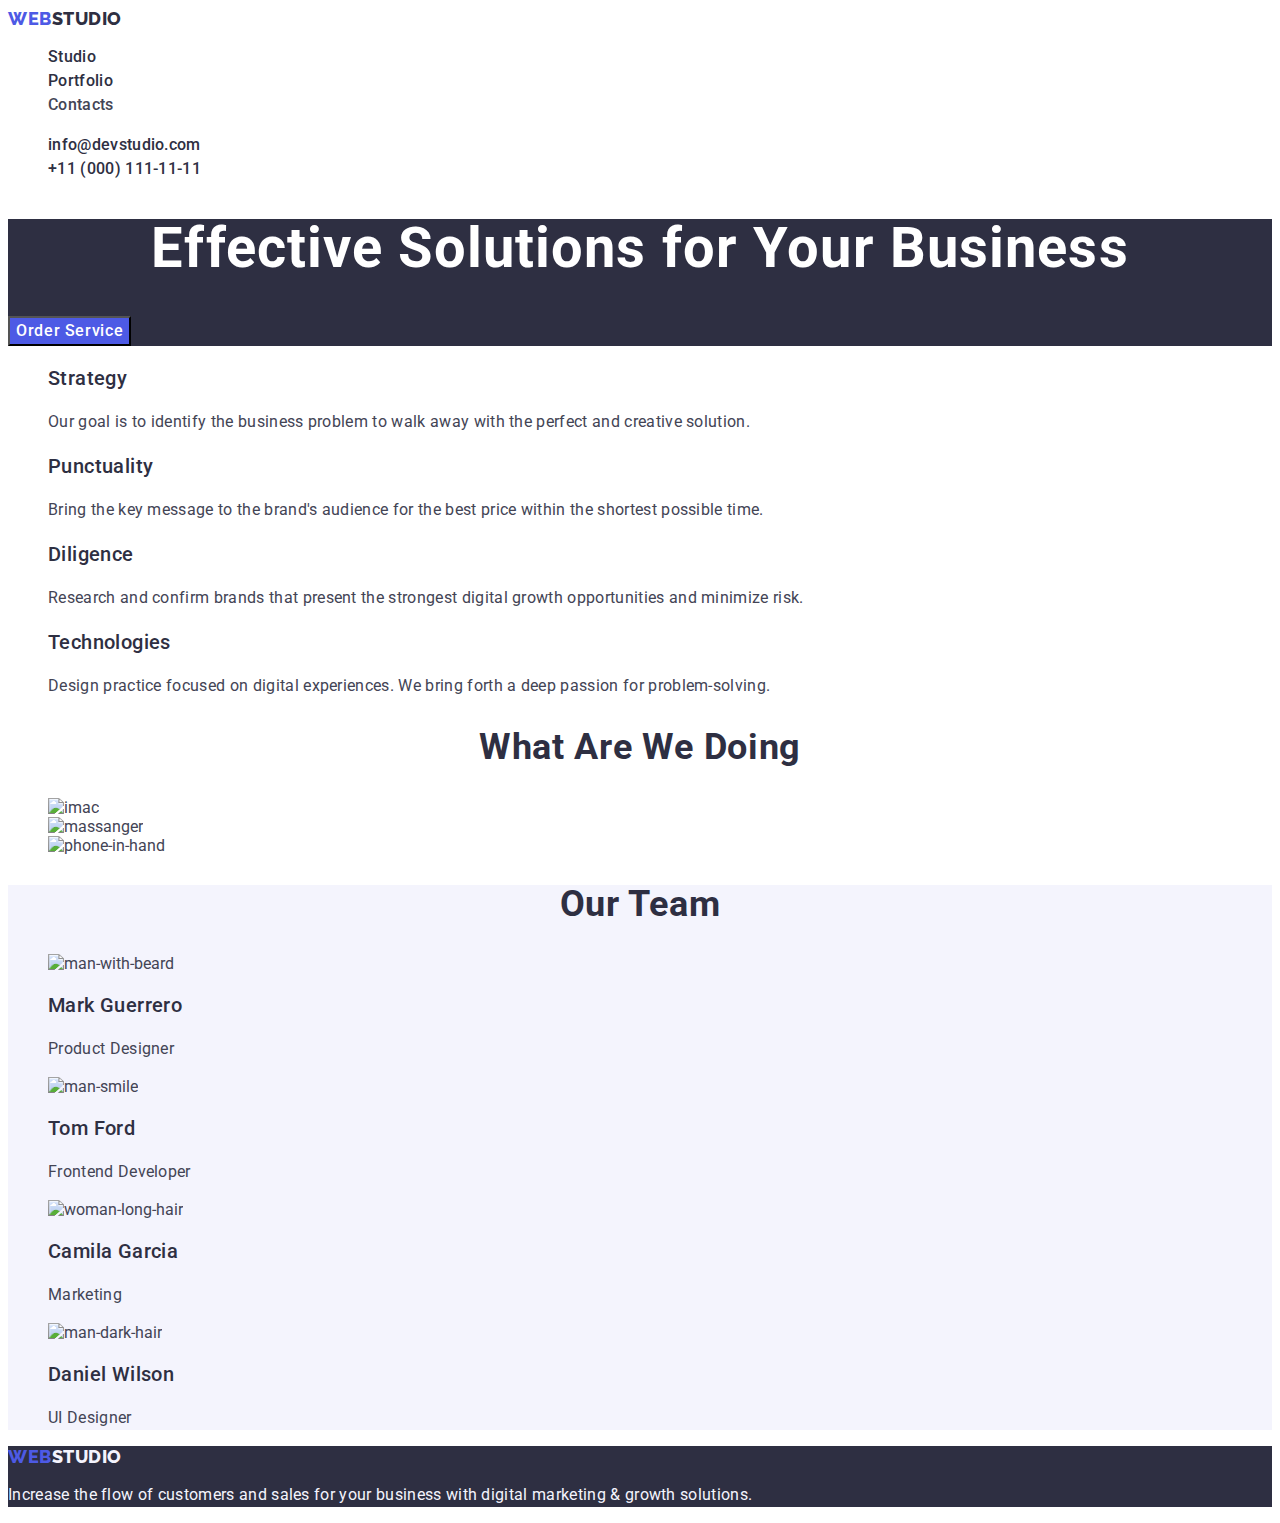
==== index.html @ b2668969 "new one" ====
<!DOCTYPE html>
<html lang="en">
	<head>
		<meta charset="UTF-8" />
		<meta http-equiv="X-UA-Compatible" content="IE=edge" />
		<meta name="viewport" content="width=device-width, initial-scale=1.0" />
		<link rel="preconnect" href="https://fonts.googleapis.com" />
		<link rel="preconnect" href="https://fonts.gstatic.com" crossorigin />
		<link
			href="https://fonts.googleapis.com/css2?family=Raleway:wght@800&family=Roboto:wght@400;500;700&display=swap"
			rel="stylesheet"
		/>
		<link rel="stylesheet" href="./css/style.css" />
		<title>WebStudio</title>
	</head>
	<body>
		<header class="page-header">
			<nav class="nav-header">
				<a class="logo link" href="./index.html"
					>Web<span class="span-web">Studio</span></a
				>
				<ul class="menu list">
					<li class="menu-item">
						<a class="menu-link link" href="./index.html">Studio</a>
					</li>
					<li class="menu-item">
						<a class="menu-link link" href="./portfolio.html">Portfolio</a>
					</li>
					<li class="menu-item">
						<a class="menu-link link" href="">Contacts</a>
					</li>
				</ul>
			</nav>
			<address class="contacts">
				<ul class="mail-tel list">
					<li>
						<a class="link" href="mailto:info@devstudio.com"
							>info@devstudio.com</a
						>
					</li>
					<li>
						<a class="link" href="tel:+110001111111">+11 (000) 111-11-11</a>
					</li>
				</ul>
			</address>
		</header>
		<main>
			<!-- hero -->
			<section class="hero">
				<h1 class="main-title">Effective Solutions for Your Business</h1>
				<button class="order-btn" type="button">Order Service</button>
			</section>
			<section class="about">
				<h2 class="title" hidden>About us</h2>
				<ul class="list">
					<li>
						<h3 class="subtitle">Strategy</h3>
						<p class="description">
							Our goal is to identify the business problem to walk away with the
							perfect and creative solution.
						</p>
					</li>
					<li>
						<h3 class="subtitle">Punctuality</h3>
						<p class="description">
							Bring the key message to the brand's audience for the best price
							within the shortest possible time.
						</p>
					</li>
					<li>
						<h3 class="subtitle">Diligence</h3>
						<p class="description">
							Research and confirm brands that present the strongest digital
							growth opportunities and minimize risk.
						</p>
					</li>
					<li>
						<h3 class="subtitle">Technologies</h3>
						<p class="description">
							Design practice focused on digital experiences. We bring forth a
							deep passion for problem-solving.
						</p>
					</li>
				</ul>
			</section>
			<section class="about-with-photo">
				<h2 class="title">What are we doing</h2>
				<ul class="list">
					<li>
						<img class="about-img" src="./images/doing/imac.jpg" alt="imac" />
					</li>
					<li>
						<img
							class="about-img"
							src="./images/doing/massanger.jpg"
							alt="massanger"
						/>
					</li>
					<li>
						<img
							class="about-img"
							src="./images/doing/phone.jpg"
							alt="phone-in-hand"
						/>
					</li>
				</ul>
			</section>
			<section class="our-team">
				<h2 class="title">Our Team</h2>
				<ul class="list">
					<li class="team-item">
						<img
							class="our-team-img"
							src="./images/team/mark.jpg"
							alt="man-with-beard"
						/>
						<h3 class="subtitle">Mark Guerrero</h3>
						<p class="description">Product Designer</p>
					</li>
					<li class="team-item">
						<img
							class="our-team-img"
							src="./images/team/tom.jpg"
							alt="man-smile"
						/>
						<h3 class="subtitle">Tom Ford</h3>
						<p class="description">Frontend Developer</p>
					</li>
					<li class="team-item">
						<img
							class="our-team-img"
							src="./images/team/camila.jpg"
							alt="woman-long-hair"
						/>
						<h3 class="subtitle">Camila Garcia</h3>
						<p class="description">Marketing</p>
					</li>
					<li class="team-item">
						<img
							class="our-team-img"
							src="./images/team/daniel.jpg"
							alt="man-dark-hair"
						/>
						<h3 class="subtitle">Daniel Wilson</h3>
						<p class="description">UI Designer</p>
					</li>
				</ul>
			</section>
		</main>
		<footer class="footer">
			<a class="link logo" href="./index.html"
				>Web<span class="span-web-footer">Studio</span></a
			>
			<p class="description-footer">
				Increase the flow of customers and sales for your business with digital
				marketing & growth solutions.
			</p>
		</footer>
	</body>
</html>
---- css/style.css ----
:root {
	--accent-color: #404bbf;
	--iris-color: #4d5ae5;
	--cloud-color: #f4f4fd;
	--primary-text-color-theme-dark: #ffffff;
	--title-color: #2e2f42;
	--description-color: #434455;
	--main-background-color: #ffffff;
}

.list {
	list-style: none;
	background-color: (--main-background-color);
}
.link {
	text-decoration: none;
	color: inherit;
}

.link:visited {
	color: inherit;
}
.link:hover,
.link:focus,
.link:active,
.order-btn:active,
.filter-btn:active {
	color: var(--accent-color);
}

.span-web:hover,
.span-web:focus,
.span-web-footer:hover,
.span-web-footer:focus {
	color: var(--iris-color);
}

body {
	font-family: "Roboto", sans-serif;
	color: var(--description-color);
	background-color: var(--main-background-color);
}

/* components */

/* header */
.logo {
	font-family: "Raleway", sans-serif;
	color: var(--iris-color);
	font-weight: 800;
	font-size: 18px;
	line-height: 1.17;
	align-items: center;
	letter-spacing: 0.03em;
	text-transform: uppercase;
}

.logo:visited {
	color: var(--iris-color);
}

.span-web {
	color: var(--title-color);
}
.span-web-footer {
	color: var(--cloud-color);
}

.menu-link,
.mail-tel {
	font-weight: 500;
	line-height: 1.5;
	letter-spacing: 0.02em;
	color: var(--title-color);
}

.hero {
	background-color: var(--title-color);
}
.main-title {
	font-weight: 700;
	font-size: 56px;
	line-height: 1.07;
	text-align: center;
	letter-spacing: 0.02em;
	color: var(--primary-text-color-theme-dark);
}

.order-btn {
	font-family: inherit;
	cursor: pointer;
	font-weight: 500;
	line-height: 1.5;
	font-size: 16px;
	letter-spacing: 0.04em;
	color: var(--primary-text-color-theme-dark);
	background-color: var(--iris-color);
}

.order-btn:focus,
.order-btn:hover {
	background-color: var(--accent-color);
}
.title {
	font-weight: 700;
	font-size: 36px;
	line-height: 1.11;
	text-align: center;
	letter-spacing: 0.02em;
	text-transform: capitalize;
	color: var(--title-color);
}

.contacts {
	font-style: normal;
}

.about-img {
	width: 360px;
	height: 300px;
}

.subtitle {
	font-weight: 500;
	font-size: 20px;
	line-height: 1.2;
	letter-spacing: 0.02em;
	color: var(--title-color);
}

.our-team {
	background-color: var(--cloud-color);
}

.our-team-img {
	width: 264px;
	height: 260px;
}
.description {
	line-height: 1.5;
	letter-spacing: 0.02em;
}
.footer {
	background-color: var(--title-color);
	color: var(--cloud-color);
}

.description-footer {
	line-height: 1.5;
	letter-spacing: 0.02em;
}

.filter-btn {
	font-family: inherit;
	font-weight: 500;
	line-height: 1.5;
	align-items: center;
	text-align: center;
	letter-spacing: 0.04em;
	background-color: var(--cloud-color);
	color: var(--iris-color);
}
.filter-btn:focus,
.filter-btn:hover {
	background-color: var(--accent-color);
	color: var(--primary-text-color-theme-dark);
}

.works-img {
	width: 360px;
	height: 300px;
}
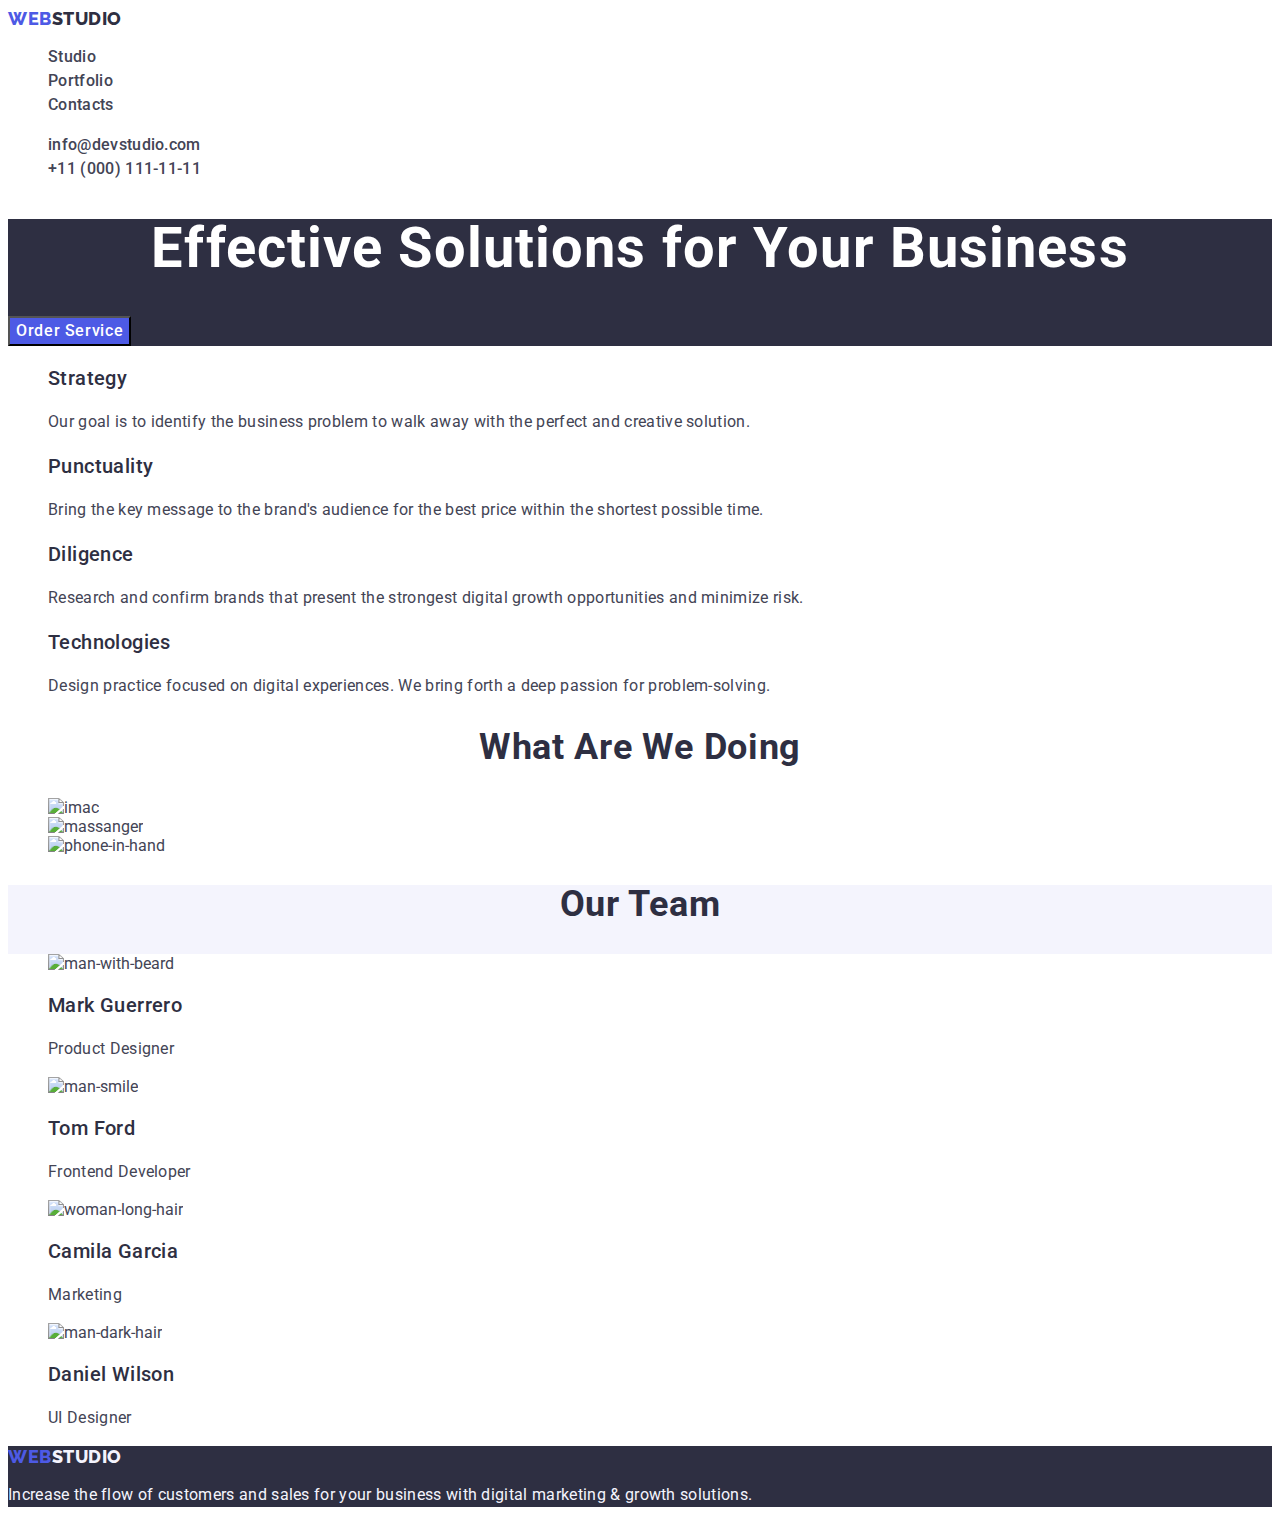
==== commit 2e6c4572: "maybe end" ====
--- a/index.html
+++ b/index.html
@@ -107,7 +107,7 @@
 			</section>
 			<section class="our-team">
 				<h2 class="title">Our Team</h2>
-				<ul class="list">
+				<ul class="list team-list">
 					<li class="team-item">
 						<img
 							class="our-team-img"
--- a/css/style.css
+++ b/css/style.css
@@ -71,7 +71,7 @@
 	font-weight: 500;
 	line-height: 1.5;
 	letter-spacing: 0.02em;
-	color: var(--title-color);
+	color: var(--description-color);
 }
 
 .hero {
@@ -128,6 +128,9 @@
 	color: var(--title-color);
 }
 
+.team-list {
+	background-color: #ffffff;
+}
 .our-team {
 	background-color: var(--cloud-color);
 }
@@ -137,8 +140,10 @@
 	height: 260px;
 }
 .description {
+	font-size: 16px;
 	line-height: 1.5;
 	letter-spacing: 0.02em;
+	color: var(--description-color);
 }
 .footer {
 	background-color: var(--title-color);
@@ -151,6 +156,7 @@
 }
 
 .filter-btn {
+	font-size: 16px;
 	font-family: inherit;
 	font-weight: 500;
 	line-height: 1.5;
@@ -170,3 +176,11 @@
 	width: 360px;
 	height: 300px;
 }
+
+.gallery-title {
+	font-weight: 500;
+	font-size: 20px;
+	line-height: 1.2;
+	letter-spacing: 0.02em;
+	color: var(--title-color);
+}
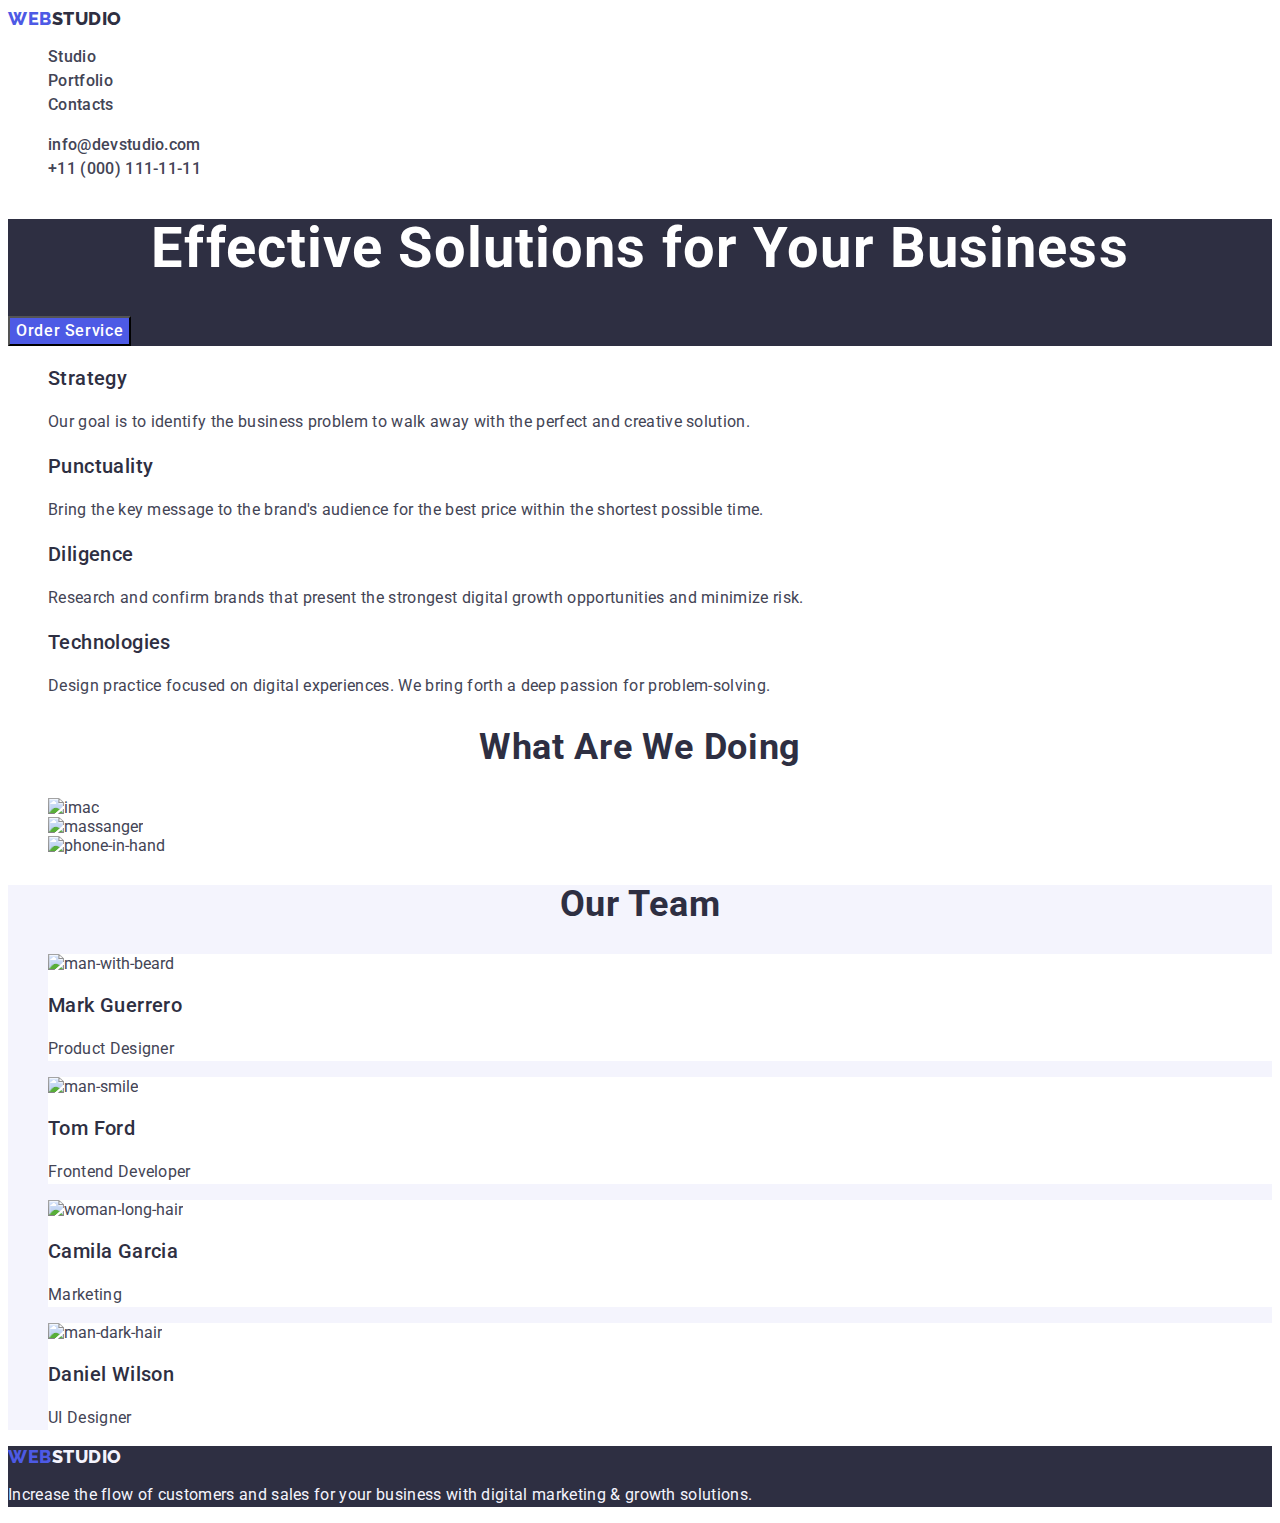
==== commit e2b171e1: "final update 1.3" ====
--- a/index.html
+++ b/index.html
@@ -33,13 +33,15 @@
 			</nav>
 			<address class="contacts">
 				<ul class="mail-tel list">
-					<li>
-						<a class="link" href="mailto:info@devstudio.com"
+					<li class="mail-tel">
+						<a class="link contacts-link" href="mailto:info@devstudio.com"
 							>info@devstudio.com</a
 						>
 					</li>
-					<li>
-						<a class="link" href="tel:+110001111111">+11 (000) 111-11-11</a>
+					<li class="mail-tel">
+						<a class="link contacts-link" href="tel:+110001111111"
+							>+11 (000) 111-11-11</a
+						>
 					</li>
 				</ul>
 			</address>
--- a/css/style.css
+++ b/css/style.css
@@ -15,6 +15,12 @@
 .link {
 	text-decoration: none;
 	color: inherit;
+}
+
+button {
+	font-size: 16px;
+	letter-spacing: 0.04em;
+	cursor: pointer;
 }
 
 .link:visited {
@@ -71,6 +77,9 @@
 	font-weight: 500;
 	line-height: 1.5;
 	letter-spacing: 0.02em;
+}
+
+.contacts-link {
 	color: var(--description-color);
 }
 
@@ -128,7 +137,7 @@
 	color: var(--title-color);
 }
 
-.team-list {
+.team-item {
 	background-color: #ffffff;
 }
 .our-team {
@@ -140,7 +149,6 @@
 	height: 260px;
 }
 .description {
-	font-size: 16px;
 	line-height: 1.5;
 	letter-spacing: 0.02em;
 	color: var(--description-color);
@@ -165,6 +173,7 @@
 	letter-spacing: 0.04em;
 	background-color: var(--cloud-color);
 	color: var(--iris-color);
+	cursor: pointer;
 }
 .filter-btn:focus,
 .filter-btn:hover {
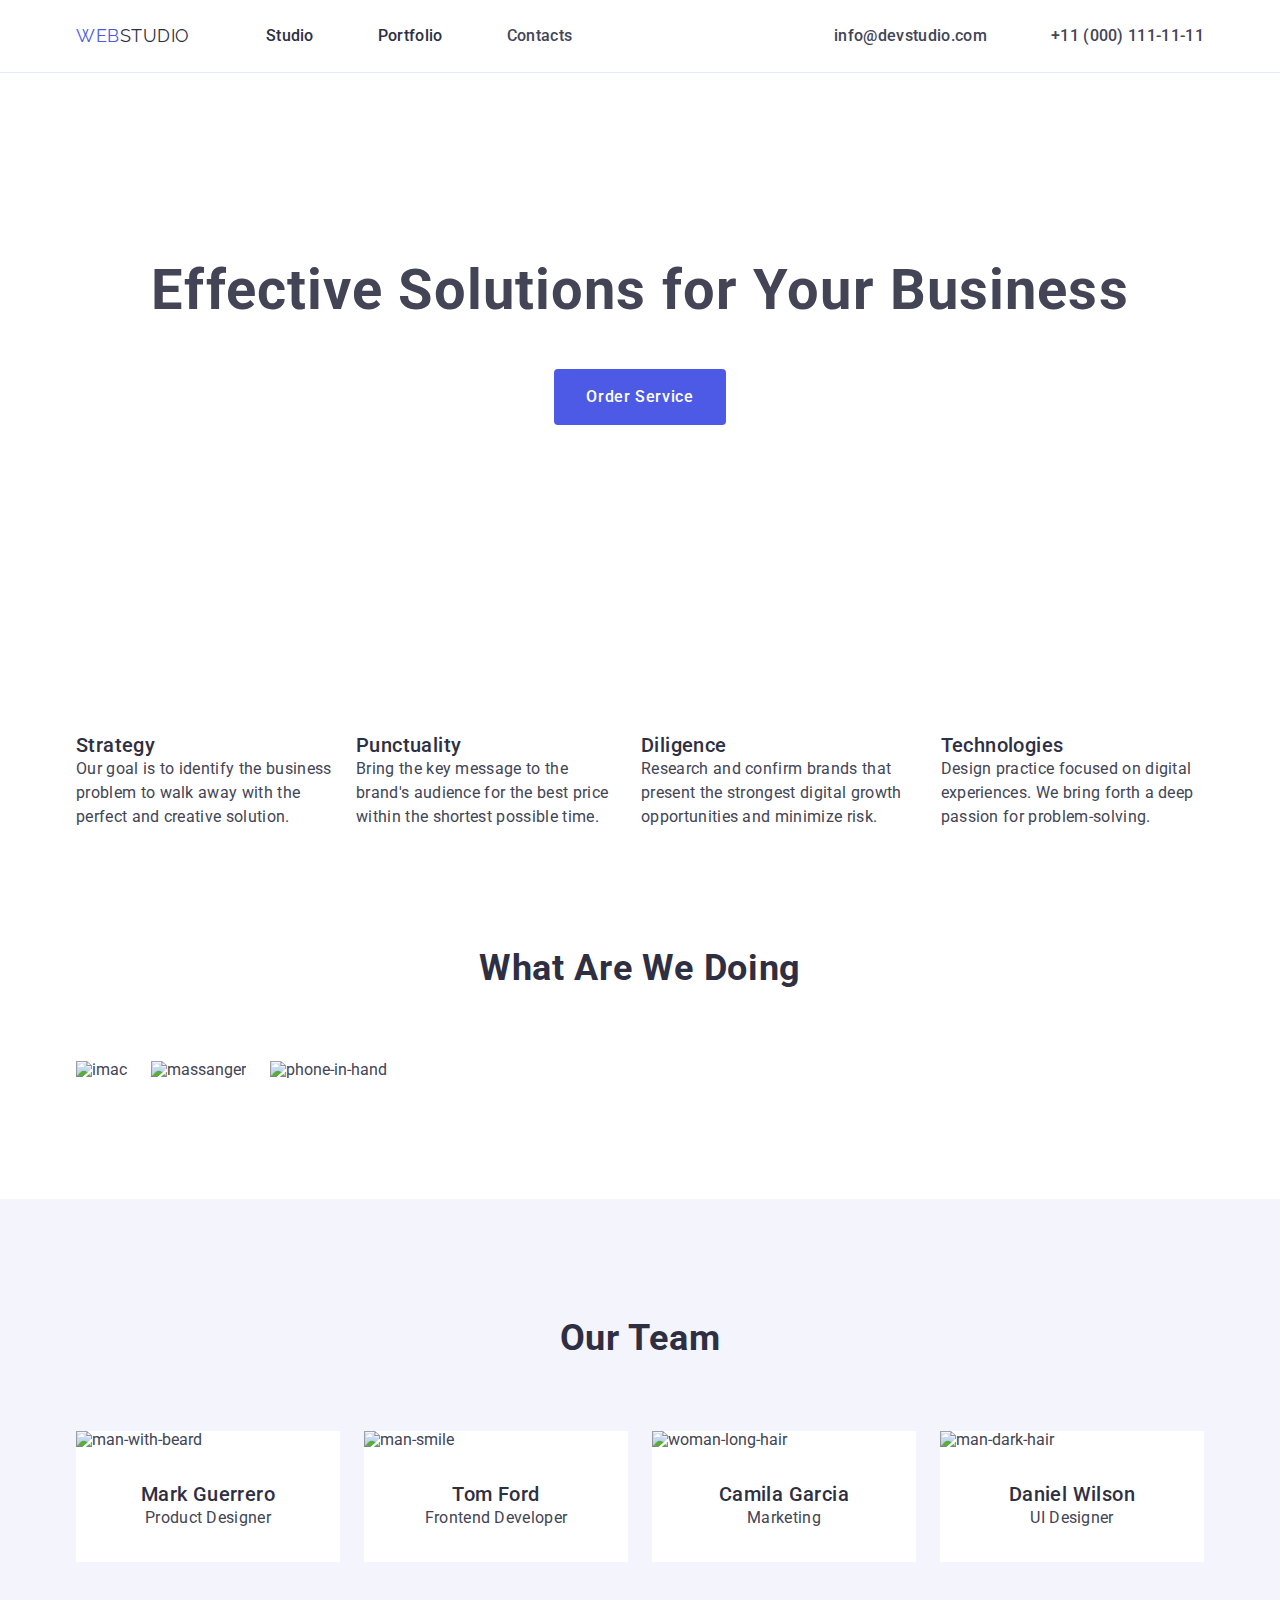
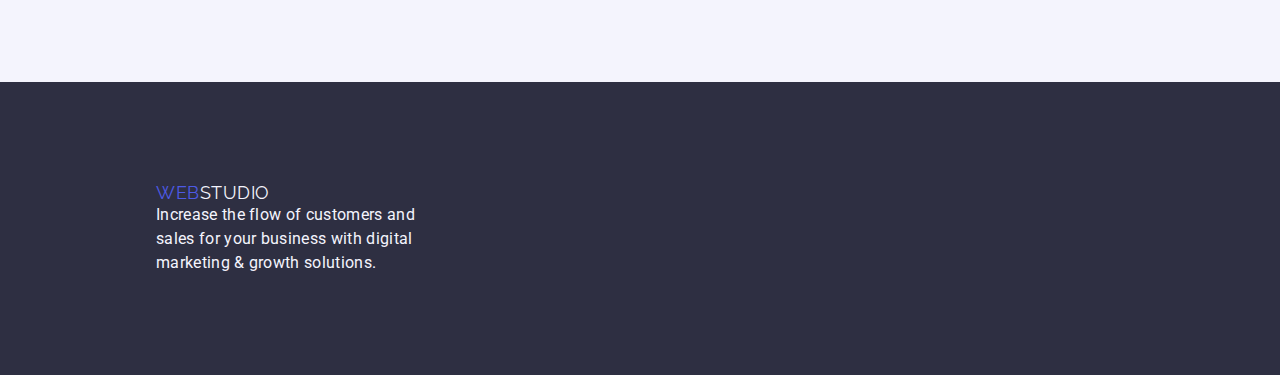
==== commit 304e99ef: "hw-3" ====
--- a/index.html
+++ b/index.html
@@ -7,6 +7,10 @@
 		<link rel="preconnect" href="https://fonts.googleapis.com" />
 		<link rel="preconnect" href="https://fonts.gstatic.com" crossorigin />
 		<link
+			rel="stylesheet"
+			href="https://cdnjs.cloudflare.com/ajax/libs/modern-normalize/1.1.0/modern-normalize.min.css"
+		/>
+		<link
 			href="https://fonts.googleapis.com/css2?family=Raleway:wght@800&family=Roboto:wght@400;500;700&display=swap"
 			rel="stylesheet"
 		/>
@@ -15,148 +19,170 @@
 	</head>
 	<body>
 		<header class="page-header">
-			<nav class="nav-header">
-				<a class="logo link" href="./index.html"
-					>Web<span class="span-web">Studio</span></a
-				>
-				<ul class="menu list">
-					<li class="menu-item">
-						<a class="menu-link link" href="./index.html">Studio</a>
-					</li>
-					<li class="menu-item">
-						<a class="menu-link link" href="./portfolio.html">Portfolio</a>
-					</li>
-					<li class="menu-item">
-						<a class="menu-link link" href="">Contacts</a>
-					</li>
-				</ul>
-			</nav>
-			<address class="contacts">
-				<ul class="mail-tel list">
-					<li class="mail-tel">
-						<a class="link contacts-link" href="mailto:info@devstudio.com"
-							>info@devstudio.com</a
-						>
-					</li>
-					<li class="mail-tel">
-						<a class="link contacts-link" href="tel:+110001111111"
-							>+11 (000) 111-11-11</a
-						>
-					</li>
-				</ul>
-			</address>
+			<div class="container header-container">
+				<nav class="nav-header">
+					<a class="link logo logo-header" href="./index.html"
+						>Web<span class="span-web">Studio</span></a
+					>
+					<ul class="menu list">
+						<li class="menu-item">
+							<a class="menu-link link" href="./index.html">Studio</a>
+						</li>
+						<li class="menu-item">
+							<a class="menu-link link" href="./portfolio.html">Portfolio</a>
+						</li>
+						<li class="menu-item">
+							<a class="menu-link link" href="">Contacts</a>
+						</li>
+					</ul>
+				</nav>
+				<address class="contacts">
+					<ul class="mail-tel list">
+						<li class="menu-item">
+							<a class="link contacts-link" href="mailto:info@devstudio.com"
+								>info@devstudio.com</a
+							>
+						</li>
+						<li class="menu-item">
+							<a class="link contacts-link" href="tel:+110001111111"
+								>+11 (000) 111-11-11</a
+							>
+						</li>
+					</ul>
+				</address>
+			</div>
 		</header>
 		<main>
 			<!-- hero -->
 			<section class="hero">
-				<h1 class="main-title">Effective Solutions for Your Business</h1>
-				<button class="order-btn" type="button">Order Service</button>
+				<div class="container">
+					<h1 class="main-title">Effective Solutions for Your Business</h1>
+					<button class="order-btn" type="button">Order Service</button>
+				</div>
 			</section>
-			<section class="about">
-				<h2 class="title" hidden>About us</h2>
-				<ul class="list">
-					<li>
-						<h3 class="subtitle">Strategy</h3>
-						<p class="description">
-							Our goal is to identify the business problem to walk away with the
-							perfect and creative solution.
-						</p>
-					</li>
-					<li>
-						<h3 class="subtitle">Punctuality</h3>
-						<p class="description">
-							Bring the key message to the brand's audience for the best price
-							within the shortest possible time.
-						</p>
-					</li>
-					<li>
-						<h3 class="subtitle">Diligence</h3>
-						<p class="description">
-							Research and confirm brands that present the strongest digital
-							growth opportunities and minimize risk.
-						</p>
-					</li>
-					<li>
-						<h3 class="subtitle">Technologies</h3>
-						<p class="description">
-							Design practice focused on digital experiences. We bring forth a
-							deep passion for problem-solving.
-						</p>
-					</li>
-				</ul>
+			<section class="about section">
+				<div class="container">
+					<div class="about-margin">
+						<h2 class="title visually-hidden">About us</h2>
+						<ul class="list list-about">
+							<li class="item-about">
+								<h3 class="subtitle">Strategy</h3>
+								<p class="description">
+									Our goal is to identify the business problem to walk away with
+									the perfect and creative solution.
+								</p>
+							</li>
+							<li class="item-about">
+								<h3 class="subtitle">Punctuality</h3>
+								<p class="description">
+									Bring the key message to the brand's audience for the best
+									price within the shortest possible time.
+								</p>
+							</li>
+							<li class="item-about">
+								<h3 class="subtitle">Diligence</h3>
+								<p class="description">
+									Research and confirm brands that present the strongest digital
+									growth opportunities and minimize risk.
+								</p>
+							</li>
+							<li class="item-about">
+								<h3 class="subtitle">Technologies</h3>
+								<p class="description">
+									Design practice focused on digital experiences. We bring forth
+									a deep passion for problem-solving.
+								</p>
+							</li>
+						</ul>
+					</div>
+				</div>
 			</section>
-			<section class="about-with-photo">
-				<h2 class="title">What are we doing</h2>
-				<ul class="list">
-					<li>
-						<img class="about-img" src="./images/doing/imac.jpg" alt="imac" />
-					</li>
-					<li>
-						<img
-							class="about-img"
-							src="./images/doing/massanger.jpg"
-							alt="massanger"
-						/>
-					</li>
-					<li>
-						<img
-							class="about-img"
-							src="./images/doing/phone.jpg"
-							alt="phone-in-hand"
-						/>
-					</li>
-				</ul>
+			<section class="in-progress">
+				<div class="container">
+					<h2 class="title">What are we doing</h2>
+					<ul class="list progress-list">
+						<li>
+							<img class="about-img" src="./images/doing/imac.jpg" alt="imac" />
+						</li>
+						<li>
+							<img
+								class="about-img"
+								src="./images/doing/massanger.jpg"
+								alt="massanger"
+							/>
+						</li>
+						<li>
+							<img
+								class="about-img"
+								src="./images/doing/phone.jpg"
+								alt="phone-in-hand"
+							/>
+						</li>
+					</ul>
+				</div>
 			</section>
-			<section class="our-team">
-				<h2 class="title">Our Team</h2>
-				<ul class="list team-list">
-					<li class="team-item">
-						<img
-							class="our-team-img"
-							src="./images/team/mark.jpg"
-							alt="man-with-beard"
-						/>
-						<h3 class="subtitle">Mark Guerrero</h3>
-						<p class="description">Product Designer</p>
-					</li>
-					<li class="team-item">
-						<img
-							class="our-team-img"
-							src="./images/team/tom.jpg"
-							alt="man-smile"
-						/>
-						<h3 class="subtitle">Tom Ford</h3>
-						<p class="description">Frontend Developer</p>
-					</li>
-					<li class="team-item">
-						<img
-							class="our-team-img"
-							src="./images/team/camila.jpg"
-							alt="woman-long-hair"
-						/>
-						<h3 class="subtitle">Camila Garcia</h3>
-						<p class="description">Marketing</p>
-					</li>
-					<li class="team-item">
-						<img
-							class="our-team-img"
-							src="./images/team/daniel.jpg"
-							alt="man-dark-hair"
-						/>
-						<h3 class="subtitle">Daniel Wilson</h3>
-						<p class="description">UI Designer</p>
-					</li>
-				</ul>
+			<section class="our-team section">
+				<div class="container">
+					<h2 class="title">Our Team</h2>
+					<ul class="list team-list">
+						<li class="team-item">
+							<img
+								class="our-team-img"
+								src="./images/team/mark.jpg"
+								alt="man-with-beard"
+							/>
+							<div class="content">
+								<h3 class="subtitle">Mark Guerrero</h3>
+								<p class="description">Product Designer</p>
+							</div>
+						</li>
+						<li class="team-item">
+							<img
+								class="our-team-img"
+								src="./images/team/tom.jpg"
+								alt="man-smile"
+							/>
+							<div class="content">
+								<h3 class="subtitle">Tom Ford</h3>
+								<p class="description">Frontend Developer</p>
+							</div>
+						</li>
+						<li class="team-item">
+							<img
+								class="our-team-img"
+								src="./images/team/camila.jpg"
+								alt="woman-long-hair"
+							/>
+							<div class="content">
+								<h3 class="subtitle">Camila Garcia</h3>
+								<p class="description">Marketing</p>
+							</div>
+						</li>
+						<li class="team-item">
+							<img
+								class="our-team-img"
+								src="./images/team/daniel.jpg"
+								alt="man-dark-hair"
+							/>
+							<div class="content">
+								<h3 class="subtitle">Daniel Wilson</h3>
+								<p class="description">UI Designer</p>
+							</div>
+						</li>
+					</ul>
+				</div>
 			</section>
 		</main>
 		<footer class="footer">
-			<a class="link logo" href="./index.html"
-				>Web<span class="span-web-footer">Studio</span></a
-			>
-			<p class="description-footer">
-				Increase the flow of customers and sales for your business with digital
-				marketing & growth solutions.
-			</p>
+			<div class="container-footer">
+				<a class="link logo" href="./index.html"
+					>Web<span class="span-web-footer">Studio</span></a
+				>
+				<p class="description-footer">
+					Increase the flow of customers and sales for your business with
+					digital marketing & growth solutions.
+				</p>
+			</div>
 		</footer>
 	</body>
 </html>
--- a/css/style.css
+++ b/css/style.css
@@ -8,19 +8,70 @@
 	--main-background-color: #ffffff;
 }
 
+h1,
+h2,
+h3,
+h4,
+h5,
+h6,
+p {
+	margin: 0;
+}
+
+img {
+	display: block;
+	max-width: 100%;
+	height: auto;
+}
+
+button {
+	cursor: pointer;
+	border: none;
+	border-radius: 4px;
+	letter-spacing: 0.04em;
+}
+
+ul,
+ol {
+	list-style: none;
+	margin: 0;
+	padding-left: 0;
+}
+
+a {
+	text-decoration: none;
+	/* color: inherit; */
+}
+
+.visually-hidden {
+	position: absolute;
+	width: 1px;
+	height: 1px;
+	margin: -1px;
+	border: 0;
+	padding: 0;
+
+	white-space: nowrap;
+	clip-path: inset(100%);
+	clip: rect(0 0 0 0);
+	overflow: hidden;
+}
+
+body {
+	font-family: "Roboto", sans-serif;
+	color: var(--description-color);
+	background-color: var(--main-background-color);
+}
+
 .list {
 	list-style: none;
 	background-color: (--main-background-color);
+	display: flex;
+	gap: 24px;
 }
 .link {
 	text-decoration: none;
 	color: inherit;
-}
-
-button {
-	font-size: 16px;
-	letter-spacing: 0.04em;
-	cursor: pointer;
 }
 
 .link:visited {
@@ -41,35 +92,64 @@
 	color: var(--iris-color);
 }
 
-body {
-	font-family: "Roboto", sans-serif;
-	color: var(--description-color);
-	background-color: var(--main-background-color);
+.section {
+	padding-top: 120px;
+	padding-bottom: 120px;
+}
+
+.container {
+	max-width: 1158px;
+	padding: 0 15px;
+	margin: 0 auto;
 }
 
 /* components */
 
-/* header */
+/*=================== header =======================*/
+
+.page-header {
+	border-bottom: 1px solid #e7e9fc;
+}
+
+.header-container {
+	display: flex;
+	align-items: center;
+}
+
 .logo {
 	font-family: "Raleway", sans-serif;
 	color: var(--iris-color);
-	font-weight: 800;
+	font-weight: 800px;
 	font-size: 18px;
 	line-height: 1.17;
-	align-items: center;
 	letter-spacing: 0.03em;
 	text-transform: uppercase;
 }
 
+.logo-header {
+	padding-top: 24px;
+	padding-bottom: 24px;
+}
+
 .logo:visited {
 	color: var(--iris-color);
 }
 
+.nav-header {
+	display: flex;
+}
+
+.menu {
+	display: flex;
+	margin-left: 76px;
+	align-items: center;
+}
+
+.menu-item + .menu-item {
+	margin-left: 40px;
+}
 .span-web {
 	color: var(--title-color);
-}
-.span-web-footer {
-	color: var(--cloud-color);
 }
 
 .menu-link,
@@ -77,39 +157,56 @@
 	font-weight: 500;
 	line-height: 1.5;
 	letter-spacing: 0.02em;
+	color: var(--title-color);
+	margin-left: auto;
+	padding-top: 24px;
+	padding-bottom: 24px;
+}
+
+.contacts {
+	margin-left: auto;
+	font-style: normal;
+	font-weight: 400px;
 }
 
 .contacts-link {
 	color: var(--description-color);
-}
-
+	padding-top: 24px;
+	padding-bottom: 24px;
+}
+
+/*=================== main =======================*/
 .hero {
-	background-color: var(--title-color);
+	text-align: center;
+	padding-top: 188px;
+	padding-bottom: 188px;
 }
 .main-title {
 	font-weight: 700;
 	font-size: 56px;
 	line-height: 1.07;
-	text-align: center;
-	letter-spacing: 0.02em;
-	color: var(--primary-text-color-theme-dark);
+	letter-spacing: 0.02em;
+	/* color: var(--primary-text-color-theme-dark); */
 }
 
 .order-btn {
 	font-family: inherit;
-	cursor: pointer;
-	font-weight: 500;
-	line-height: 1.5;
-	font-size: 16px;
+	font-weight: 500;
+	line-height: 1.5;
 	letter-spacing: 0.04em;
 	color: var(--primary-text-color-theme-dark);
 	background-color: var(--iris-color);
+	padding: 16px 32px;
+	min-width: 169px;
+	margin-top: 48px;
+	border-radius: 4px;
 }
 
 .order-btn:focus,
 .order-btn:hover {
 	background-color: var(--accent-color);
 }
+
 .title {
 	font-weight: 700;
 	font-size: 36px;
@@ -120,13 +217,8 @@
 	color: var(--title-color);
 }
 
-.contacts {
-	font-style: normal;
-}
-
 .about-img {
-	width: 360px;
-	height: 300px;
+	margin-top: 72px;
 }
 
 .subtitle {
@@ -137,34 +229,66 @@
 	color: var(--title-color);
 }
 
+.in-progress {
+	padding-bottom: 120px;
+}
+
+.our-team {
+	background-color: var(--cloud-color);
+}
+
+.team-list {
+	display: flex;
+	margin-top: 72px;
+}
+
 .team-item {
 	background-color: #ffffff;
-}
-.our-team {
-	background-color: var(--cloud-color);
-}
-
-.our-team-img {
-	width: 264px;
-	height: 260px;
+	width: calc((100% - (3 * 24px)) / 4);
+}
+
+.content {
+	text-align: center;
+	padding: 32px 16px;
 }
 .description {
 	line-height: 1.5;
 	letter-spacing: 0.02em;
 	color: var(--description-color);
 }
+
+/*=================== footer =======================*/
+
 .footer {
 	background-color: var(--title-color);
 	color: var(--cloud-color);
+	padding: 100px 0 100px 156px;
+}
+
+.container-footer {
+	max-width: 264px;
+	/* padding: 0; */
+	/* margin: 0; */
+}
+.span-web-footer {
+	color: var(--cloud-color);
 }
 
 .description-footer {
 	line-height: 1.5;
 	letter-spacing: 0.02em;
 }
-
+/*===================portfolio =======================*/
+.portfolio {
+	padding-top: 96px;
+	padding-bottom: 120px;
+
+	.filter {
+		margin-bottom: 72px;
+	}
+}
 .filter-btn {
-	font-size: 16px;
+	padding: 12px 24px;
 	font-family: inherit;
 	font-weight: 500;
 	line-height: 1.5;
@@ -173,7 +297,6 @@
 	letter-spacing: 0.04em;
 	background-color: var(--cloud-color);
 	color: var(--iris-color);
-	cursor: pointer;
 }
 .filter-btn:focus,
 .filter-btn:hover {
@@ -181,11 +304,27 @@
 	color: var(--primary-text-color-theme-dark);
 }
 
-.works-img {
-	width: 360px;
-	height: 300px;
-}
-
+.filter {
+	display: flex;
+	justify-content: center;
+	gap: 24px;
+}
+.works {
+	flex-wrap: wrap;
+}
+
+.works-item {
+	width: calc((100% - 48px) / 3);
+}
+
+.gallery-descrip {
+	padding-top: 32px;
+	padding-bottom: 32px;
+	padding-left: 16px;
+	border-bottom: 1px solid #e7e9fc;
+	border-right: 1px solid #e7e9fc;
+	border-left: 1px solid #e7e9fc;
+}
 .gallery-title {
 	font-weight: 500;
 	font-size: 20px;
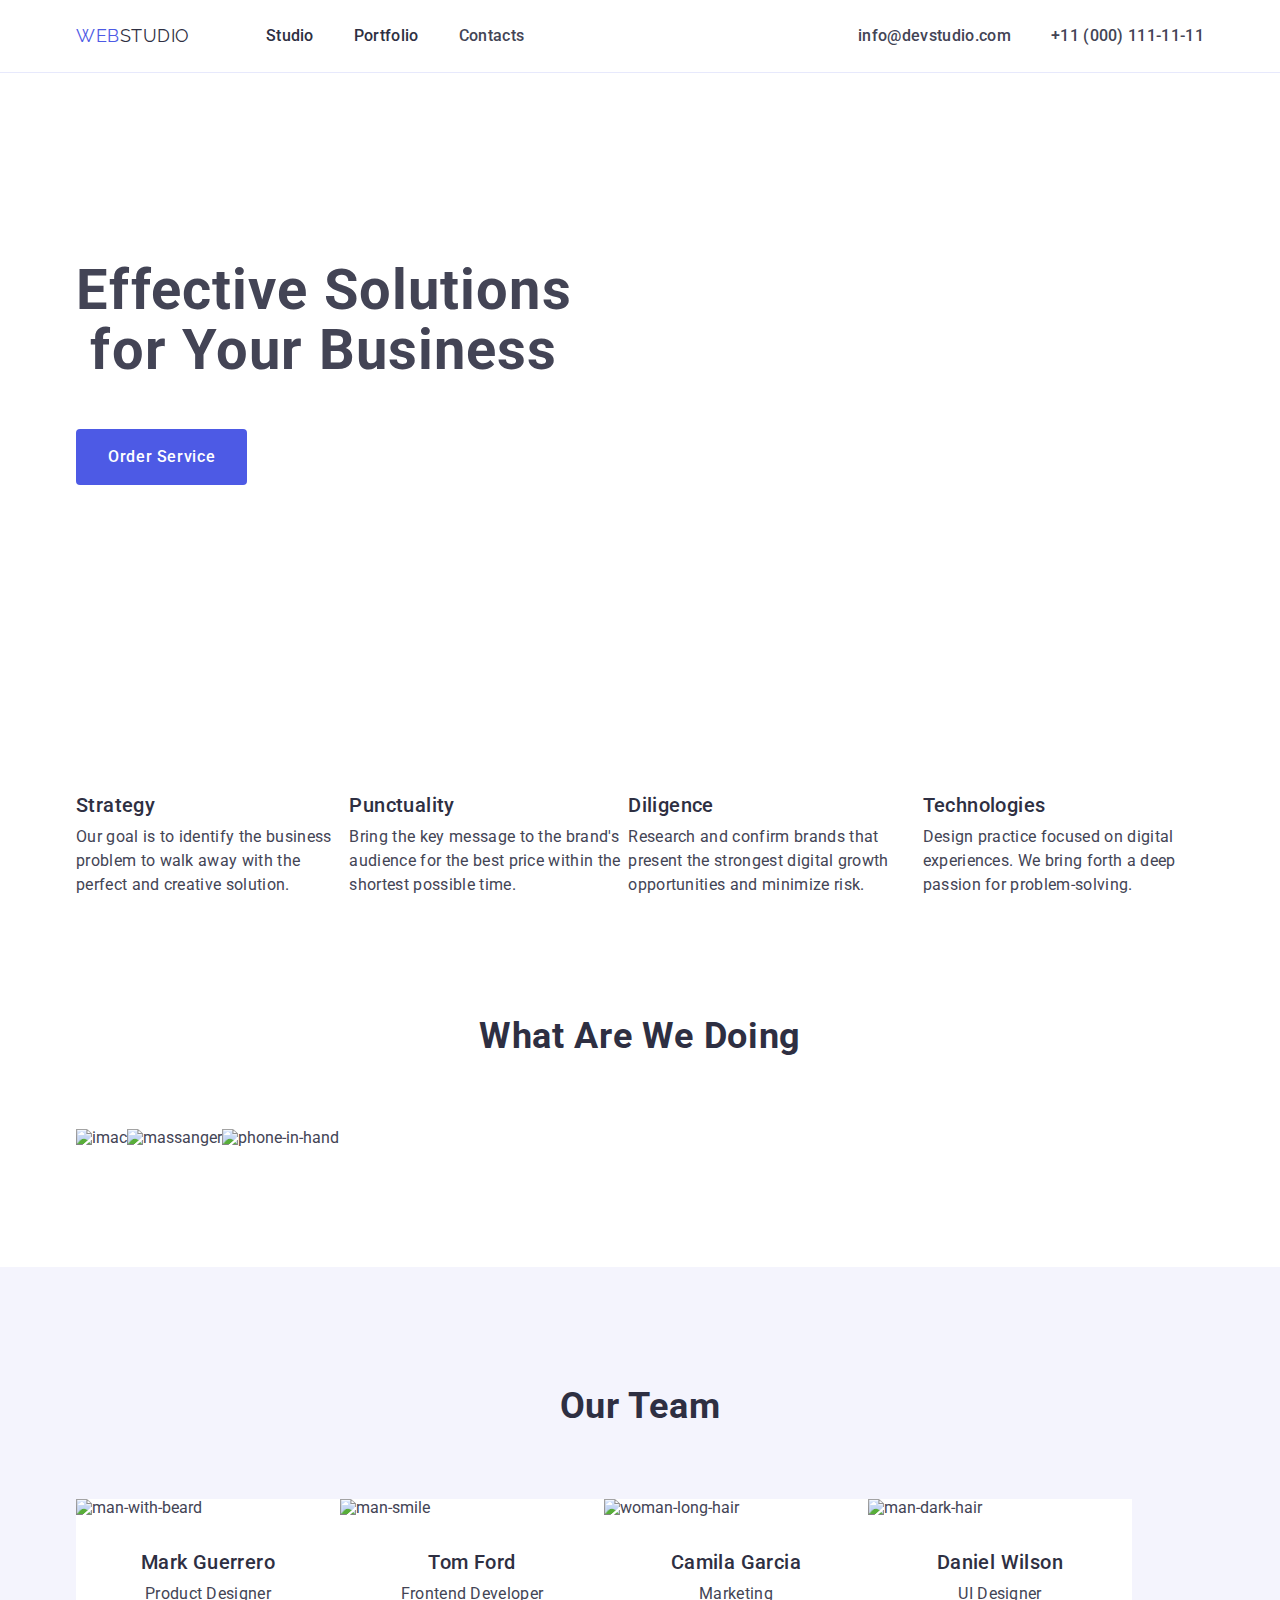
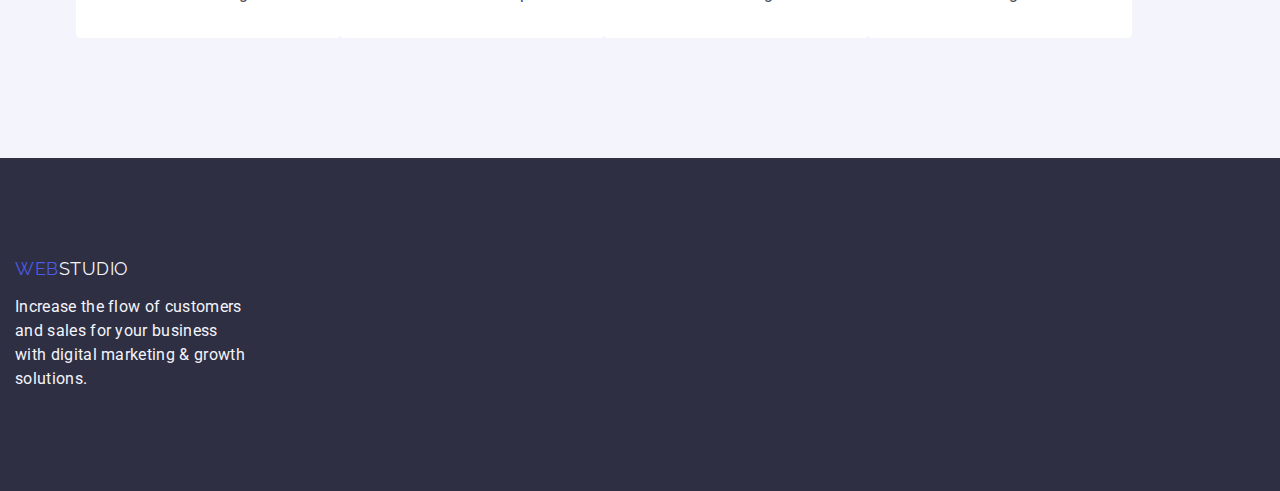
==== commit 8127a898: "not last" ====
--- a/index.html
+++ b/index.html
@@ -62,56 +62,54 @@
 			</section>
 			<section class="about section">
 				<div class="container">
-					<div class="about-margin">
-						<h2 class="title visually-hidden">About us</h2>
-						<ul class="list list-about">
-							<li class="item-about">
-								<h3 class="subtitle">Strategy</h3>
-								<p class="description">
-									Our goal is to identify the business problem to walk away with
-									the perfect and creative solution.
-								</p>
-							</li>
-							<li class="item-about">
-								<h3 class="subtitle">Punctuality</h3>
-								<p class="description">
-									Bring the key message to the brand's audience for the best
-									price within the shortest possible time.
-								</p>
-							</li>
-							<li class="item-about">
-								<h3 class="subtitle">Diligence</h3>
-								<p class="description">
-									Research and confirm brands that present the strongest digital
-									growth opportunities and minimize risk.
-								</p>
-							</li>
-							<li class="item-about">
-								<h3 class="subtitle">Technologies</h3>
-								<p class="description">
-									Design practice focused on digital experiences. We bring forth
-									a deep passion for problem-solving.
-								</p>
-							</li>
-						</ul>
-					</div>
+					<h2 class="title visually-hidden">About us</h2>
+					<ul class="list list-about">
+						<li class="item-about">
+							<h3 class="subtitle">Strategy</h3>
+							<p class="description">
+								Our goal is to identify the business problem to walk away with
+								the perfect and creative solution.
+							</p>
+						</li>
+						<li class="item-about">
+							<h3 class="subtitle">Punctuality</h3>
+							<p class="description">
+								Bring the key message to the brand's audience for the best price
+								within the shortest possible time.
+							</p>
+						</li>
+						<li class="item-about">
+							<h3 class="subtitle">Diligence</h3>
+							<p class="description">
+								Research and confirm brands that present the strongest digital
+								growth opportunities and minimize risk.
+							</p>
+						</li>
+						<li class="item-about">
+							<h3 class="subtitle">Technologies</h3>
+							<p class="description">
+								Design practice focused on digital experiences. We bring forth a
+								deep passion for problem-solving.
+							</p>
+						</li>
+					</ul>
 				</div>
 			</section>
 			<section class="in-progress">
 				<div class="container">
 					<h2 class="title">What are we doing</h2>
 					<ul class="list progress-list">
-						<li>
+						<li class="progress-item">
 							<img class="about-img" src="./images/doing/imac.jpg" alt="imac" />
 						</li>
-						<li>
+						<li class="progress-item">
 							<img
 								class="about-img"
 								src="./images/doing/massanger.jpg"
 								alt="massanger"
 							/>
 						</li>
-						<li>
+						<li class="progress-item">
 							<img
 								class="about-img"
 								src="./images/doing/phone.jpg"
@@ -174,8 +172,8 @@
 			</section>
 		</main>
 		<footer class="footer">
-			<div class="container-footer">
-				<a class="link logo" href="./index.html"
+			<div class="container container-footer">
+				<a class="link logo link-footer" href="./index.html"
 					>Web<span class="span-web-footer">Studio</span></a
 				>
 				<p class="description-footer">
--- a/css/style.css
+++ b/css/style.css
@@ -67,7 +67,6 @@
 	list-style: none;
 	background-color: (--main-background-color);
 	display: flex;
-	gap: 24px;
 }
 .link {
 	text-decoration: none;
@@ -129,6 +128,7 @@
 .logo-header {
 	padding-top: 24px;
 	padding-bottom: 24px;
+	margin-right: 76px;
 }
 
 .logo:visited {
@@ -137,17 +137,14 @@
 
 .nav-header {
 	display: flex;
+	align-items: center;
 }
 
 .menu {
 	display: flex;
-	margin-left: 76px;
-	align-items: center;
-}
-
-.menu-item + .menu-item {
-	margin-left: 40px;
-}
+	gap: 40px;
+}
+
 .span-web {
 	color: var(--title-color);
 }
@@ -161,6 +158,9 @@
 	margin-left: auto;
 	padding-top: 24px;
 	padding-bottom: 24px;
+}
+.mail-tel {
+	gap: 40px;
 }
 
 .contacts {
@@ -177,19 +177,22 @@
 
 /*=================== main =======================*/
 .hero {
-	text-align: center;
 	padding-top: 188px;
 	padding-bottom: 188px;
+	text-align: center;
 }
 .main-title {
+	max-width: 496px;
 	font-weight: 700;
 	font-size: 56px;
 	line-height: 1.07;
 	letter-spacing: 0.02em;
+	text-align: center;
 	/* color: var(--primary-text-color-theme-dark); */
 }
 
 .order-btn {
+	display: block;
 	font-family: inherit;
 	font-weight: 500;
 	line-height: 1.5;
@@ -215,10 +218,7 @@
 	letter-spacing: 0.02em;
 	text-transform: capitalize;
 	color: var(--title-color);
-}
-
-.about-img {
-	margin-top: 72px;
+	margin-bottom: 72px;
 }
 
 .subtitle {
@@ -227,6 +227,7 @@
 	line-height: 1.2;
 	letter-spacing: 0.02em;
 	color: var(--title-color);
+	margin-bottom: 8px;
 }
 
 .in-progress {
@@ -239,12 +240,12 @@
 
 .team-list {
 	display: flex;
-	margin-top: 72px;
 }
 
 .team-item {
 	background-color: #ffffff;
 	width: calc((100% - (3 * 24px)) / 4);
+	border-radius: 0px 0px 4px 4px;
 }
 
 .content {
@@ -262,13 +263,17 @@
 .footer {
 	background-color: var(--title-color);
 	color: var(--cloud-color);
-	padding: 100px 0 100px 156px;
+	padding: 100px 0;
 }
 
 .container-footer {
 	max-width: 264px;
-	/* padding: 0; */
-	/* margin: 0; */
+	margin: 0;
+}
+
+.link-footer {
+	display: inline-block;
+	margin-bottom: 16px;
 }
 .span-web-footer {
 	color: var(--cloud-color);
@@ -304,10 +309,11 @@
 	color: var(--primary-text-color-theme-dark);
 }
 
-.filter {
+.filter-list {
 	display: flex;
 	justify-content: center;
 	gap: 24px;
+	margin-bottom: 72px;
 }
 .works {
 	flex-wrap: wrap;
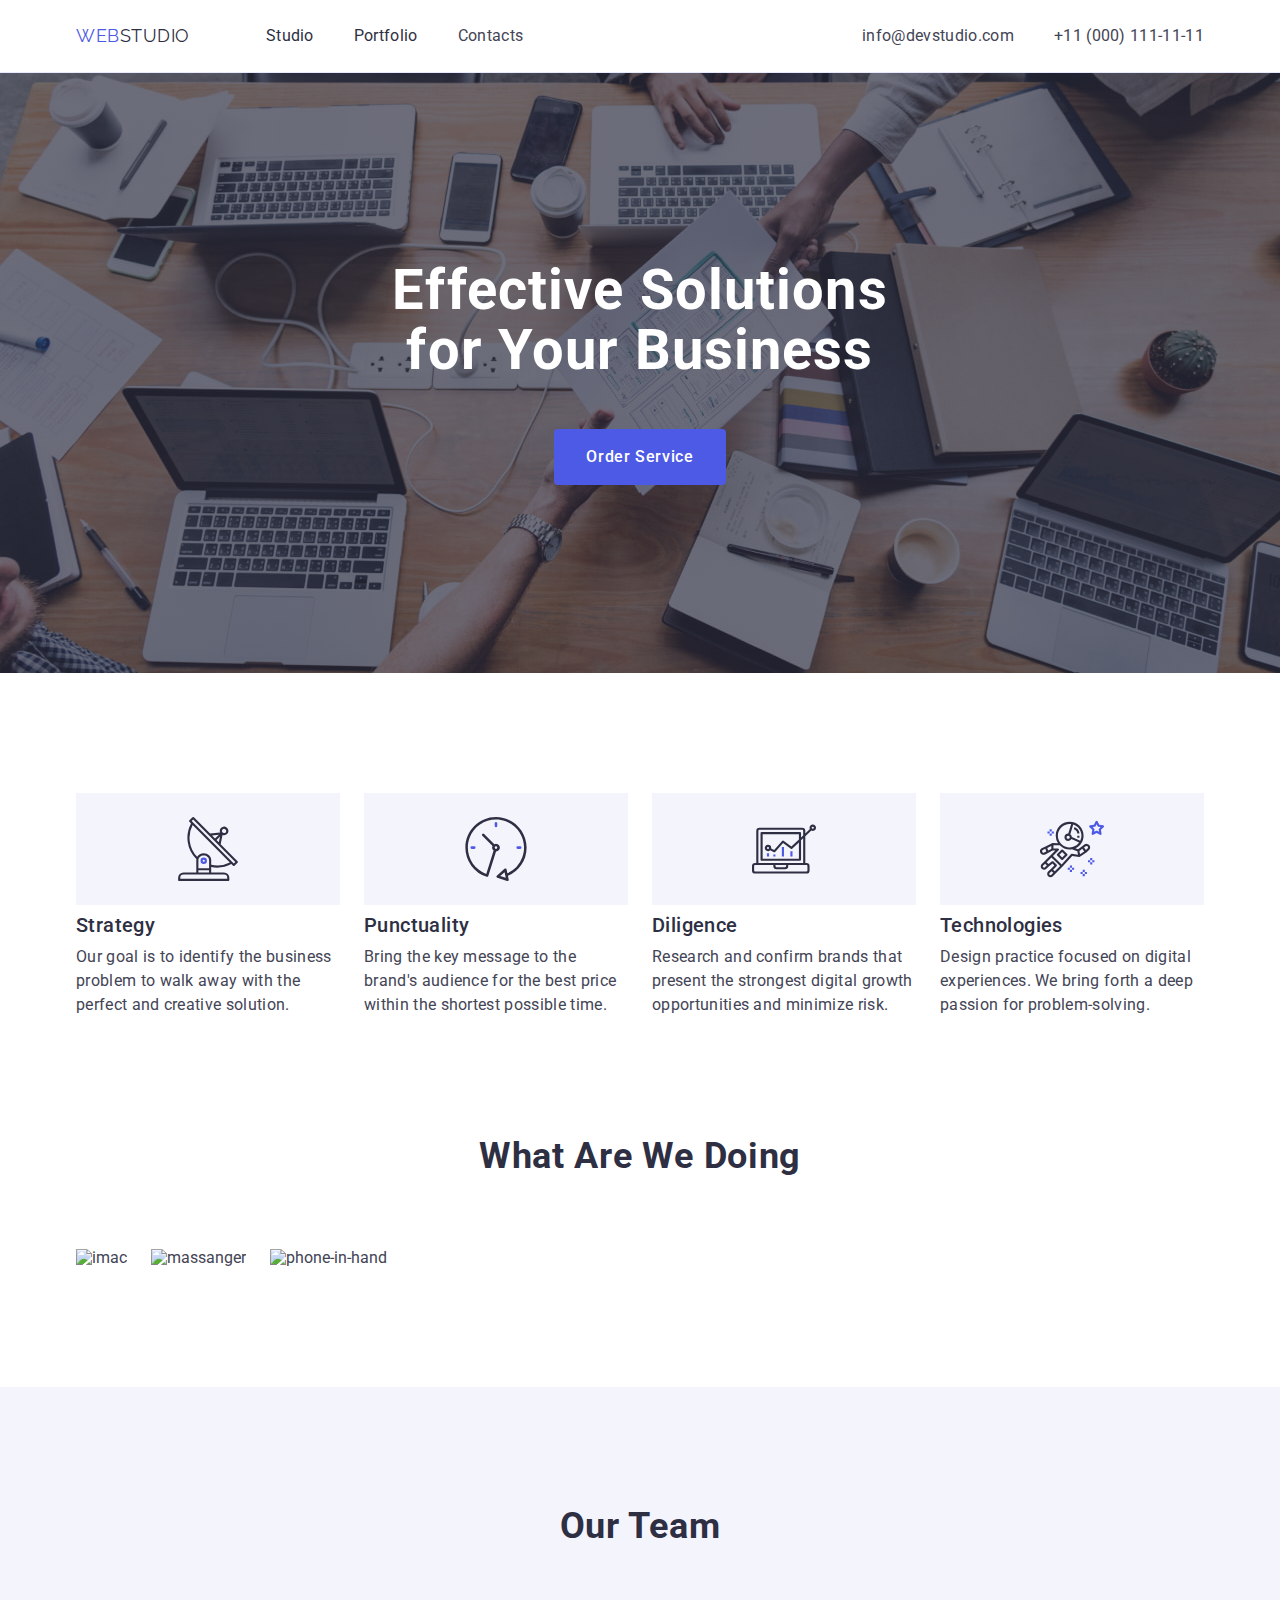
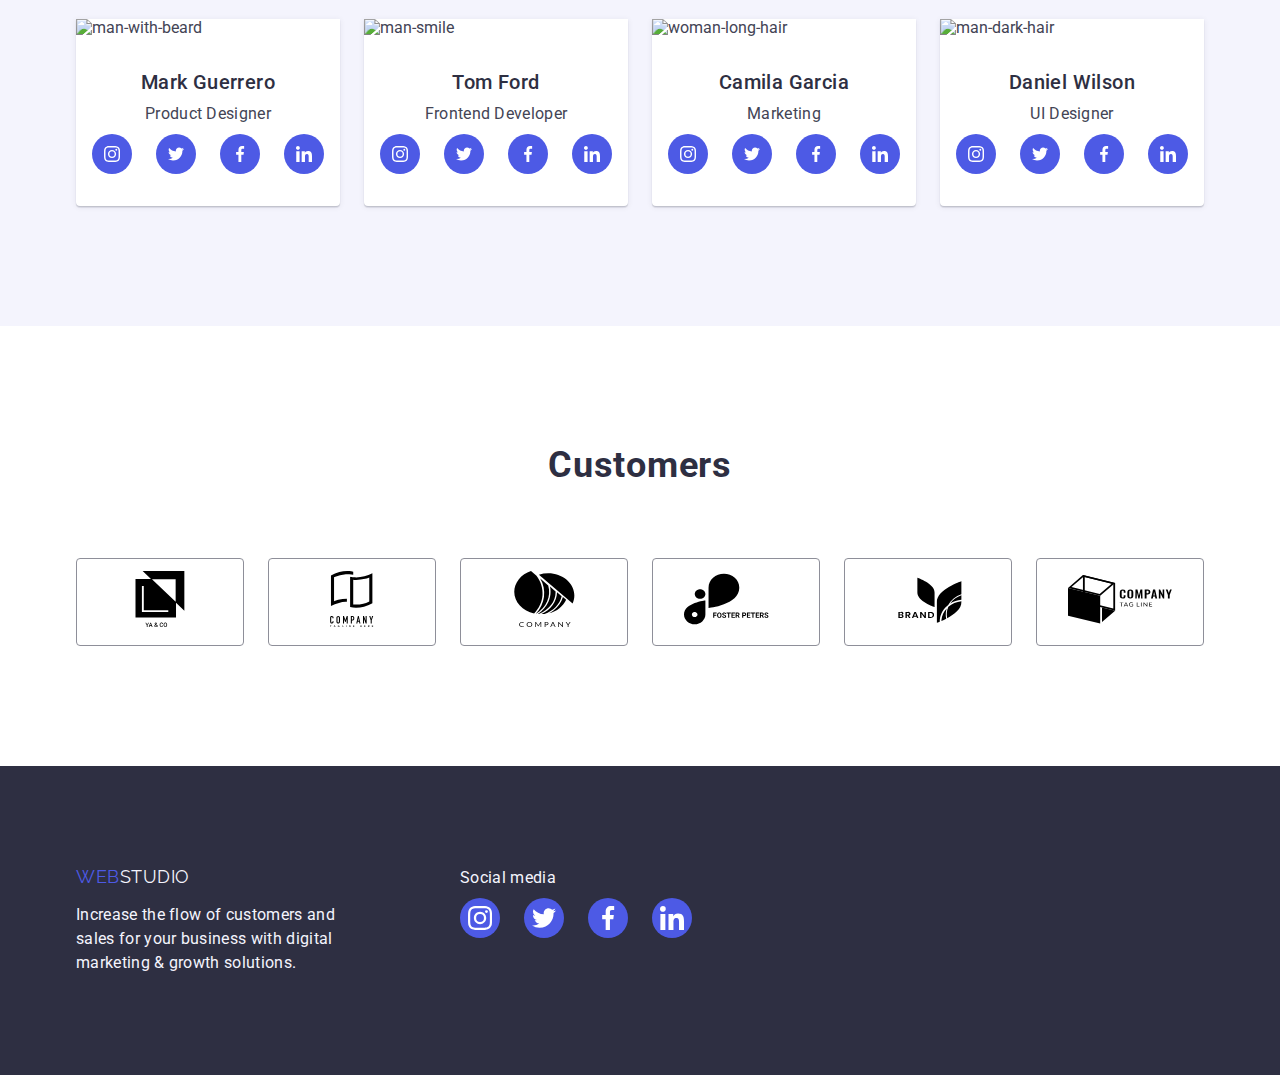
==== commit 0efb0f18: "final" ====
--- a/index.html
+++ b/index.html
@@ -55,9 +55,11 @@
 		<main>
 			<!-- hero -->
 			<section class="hero">
-				<div class="container">
-					<h1 class="main-title">Effective Solutions for Your Business</h1>
-					<button class="order-btn" type="button">Order Service</button>
+				<div class="hero-bg">
+					<div class="hero-container">
+						<h1 class="main-title">Effective Solutions for Your Business</h1>
+						<button class="order-btn" type="button">Order Service</button>
+					</div>
 				</div>
 			</section>
 			<section class="about section">
@@ -65,6 +67,17 @@
 					<h2 class="title visually-hidden">About us</h2>
 					<ul class="list list-about">
 						<li class="item-about">
+							<div class="about-icon">
+								<svg
+									class="icon"
+									height="64"
+									width="64"
+									aria-label="icon-strategy"
+								>
+									<use href="./images/sprite.svg#icon-antenna"></use>
+								</svg>
+							</div>
+
 							<h3 class="subtitle">Strategy</h3>
 							<p class="description">
 								Our goal is to identify the business problem to walk away with
@@ -72,6 +85,17 @@
 							</p>
 						</li>
 						<li class="item-about">
+							<div class="about-icon">
+								<svg
+									class="icon"
+									height="64"
+									width="64"
+									aria-label="icon-punctuality"
+								>
+									<use href="./images/sprite.svg#icon-clock"></use>
+								</svg>
+							</div>
+
 							<h3 class="subtitle">Punctuality</h3>
 							<p class="description">
 								Bring the key message to the brand's audience for the best price
@@ -79,6 +103,17 @@
 							</p>
 						</li>
 						<li class="item-about">
+							<div class="about-icon">
+								<svg
+									class="icon"
+									height="64"
+									width="64"
+									aria-label="icon-diligence"
+								>
+									<use href="./images/sprite.svg#icon-diagram"></use>
+								</svg>
+							</div>
+
 							<h3 class="subtitle">Diligence</h3>
 							<p class="description">
 								Research and confirm brands that present the strongest digital
@@ -86,6 +121,17 @@
 							</p>
 						</li>
 						<li class="item-about">
+							<div class="about-icon">
+								<svg
+									class="icon"
+									height="64"
+									width="64"
+									aria-label="icon-technologies"
+								>
+									<use href="./images/sprite.svg#icon-astronaut"></use>
+								</svg>
+							</div>
+
 							<h3 class="subtitle">Technologies</h3>
 							<p class="description">
 								Design practice focused on digital experiences. We bring forth a
@@ -132,6 +178,58 @@
 							<div class="content">
 								<h3 class="subtitle">Mark Guerrero</h3>
 								<p class="description">Product Designer</p>
+								<div class="team-social-list">
+									<ul class="social-list list">
+										<li class="social-list-icon">
+											<a class="social-list-link" href="#">
+												<svg
+													class="social-list-icon"
+													aria-label="icon-instagram"
+													height="16"
+													width="16"
+												>
+													<use href="./images/sprite.svg#icon-instagram"></use>
+												</svg>
+											</a>
+										</li>
+										<li class="social-list-icon">
+											<a class="social-list-link" href="#">
+												<svg
+													class="social-list-icon"
+													aria-label="icon-instagram"
+													height="16"
+													width="16"
+												>
+													<use href="images/sprite.svg#icon-twitter"></use>
+												</svg>
+											</a>
+										</li>
+										<li class="social-list-icon">
+											<a class="social-list-link" href="#">
+												<svg
+													class="social-list-icon"
+													aria-label="icon-instagram"
+													height="16"
+													width="16"
+												>
+													<use href="./images/sprite.svg#icon-facebook"></use>
+												</svg>
+											</a>
+										</li>
+										<li class="social-list-icon">
+											<a class="social-list-link" href="#">
+												<svg
+													class="social-list-icon"
+													aria-label="icon-linkedin"
+													height="16"
+													width="16"
+												>
+													<use href="images/sprite.svg#icon-linkedin"></use>
+												</svg>
+											</a>
+										</li>
+									</ul>
+								</div>
 							</div>
 						</li>
 						<li class="team-item">
@@ -143,6 +241,58 @@
 							<div class="content">
 								<h3 class="subtitle">Tom Ford</h3>
 								<p class="description">Frontend Developer</p>
+								<div class="team-social-list">
+									<ul class="social-list list">
+										<li class="social-list-icon">
+											<a class="social-list-link" href="#">
+												<svg
+													class="social-list-icon"
+													aria-label="icon-instagram"
+													height="16"
+													width="16"
+												>
+													<use href="./images/sprite.svg#icon-instagram"></use>
+												</svg>
+											</a>
+										</li>
+										<li class="social-list-icon">
+											<a class="social-list-link" href="#">
+												<svg
+													class="social-list-icon"
+													aria-label="icon-instagram"
+													height="16"
+													width="16"
+												>
+													<use href="images/sprite.svg#icon-twitter"></use>
+												</svg>
+											</a>
+										</li>
+										<li class="social-list-icon">
+											<a class="social-list-link" href="#">
+												<svg
+													class="social-list-icon"
+													aria-label="icon-instagram"
+													height="16"
+													width="16"
+												>
+													<use href="./images/sprite.svg#icon-facebook"></use>
+												</svg>
+											</a>
+										</li>
+										<li class="social-list-icon">
+											<a class="social-list-link" href="#">
+												<svg
+													class="social-list-icon"
+													aria-label="icon-linkedin"
+													height="16"
+													width="16"
+												>
+													<use href="images/sprite.svg#icon-linkedin"></use>
+												</svg>
+											</a>
+										</li>
+									</ul>
+								</div>
 							</div>
 						</li>
 						<li class="team-item">
@@ -154,6 +304,58 @@
 							<div class="content">
 								<h3 class="subtitle">Camila Garcia</h3>
 								<p class="description">Marketing</p>
+								<div class="team-social-list">
+									<ul class="social-list list">
+										<li class="social-list-icon">
+											<a class="social-list-link" href="#">
+												<svg
+													class="social-list-icon"
+													aria-label="icon-instagram"
+													height="16"
+													width="16"
+												>
+													<use href="./images/sprite.svg#icon-instagram"></use>
+												</svg>
+											</a>
+										</li>
+										<li class="social-list-icon">
+											<a class="social-list-link" href="#">
+												<svg
+													class="social-list-icon"
+													aria-label="icon-instagram"
+													height="16"
+													width="16"
+												>
+													<use href="images/sprite.svg#icon-twitter"></use>
+												</svg>
+											</a>
+										</li>
+										<li class="social-list-icon">
+											<a class="social-list-link" href="#">
+												<svg
+													class="social-list-icon"
+													aria-label="icon-instagram"
+													height="16"
+													width="16"
+												>
+													<use href="./images/sprite.svg#icon-facebook"></use>
+												</svg>
+											</a>
+										</li>
+										<li class="social-list-icon">
+											<a class="social-list-link" href="#">
+												<svg
+													class="social-list-icon"
+													aria-label="icon-linkedin"
+													height="16"
+													width="16"
+												>
+													<use href="images/sprite.svg#icon-linkedin"></use>
+												</svg>
+											</a>
+										</li>
+									</ul>
+								</div>
 							</div>
 						</li>
 						<li class="team-item">
@@ -165,7 +367,138 @@
 							<div class="content">
 								<h3 class="subtitle">Daniel Wilson</h3>
 								<p class="description">UI Designer</p>
-							</div>
+								<div class="team-social-list">
+									<ul class="social-list list">
+										<li class="social-list-icon">
+											<a class="social-list-link" href="#">
+												<svg
+													class="social-list-icon"
+													aria-label="icon-instagram"
+													height="16"
+													width="16"
+												>
+													<use href="./images/sprite.svg#icon-instagram"></use>
+												</svg>
+											</a>
+										</li>
+										<li class="social-list-icon">
+											<a class="social-list-link" href="#">
+												<svg
+													class="social-list-icon"
+													aria-label="icon-instagram"
+													height="16"
+													width="16"
+												>
+													<use href="images/sprite.svg#icon-twitter"></use>
+												</svg>
+											</a>
+										</li>
+										<li class="social-list-icon">
+											<a class="social-list-link" href="#">
+												<svg
+													class="social-list-icon"
+													aria-label="icon-instagram"
+													height="16"
+													width="16"
+												>
+													<use href="./images/sprite.svg#icon-facebook"></use>
+												</svg>
+											</a>
+										</li>
+										<li class="social-list-icon">
+											<a class="social-list-link" href="#">
+												<svg
+													class="social-list-icon"
+													aria-label="icon-linkedin"
+													height="16"
+													width="16"
+												>
+													<use href="images/sprite.svg#icon-linkedin"></use>
+												</svg>
+											</a>
+										</li>
+									</ul>
+								</div>
+							</div>
+						</li>
+					</ul>
+				</div>
+			</section>
+			<section class="section">
+				<div class="container">
+					<h2 class="title">Customers</h2>
+					<ul class="customers-list">
+						<li class="customers-item">
+							<a href class="customers-link">
+								<svg
+									class="customers-icon"
+									aria-label=""
+									height="56"
+									width="104"
+								>
+									<use href="./images/sprite.svg#icon-customer-1"></use>
+								</svg>
+							</a>
+						</li>
+						<li class="customers-item">
+							<a href="" class="customers-link">
+								<svg
+									class="customers-icon"
+									aria-label=""
+									height="56"
+									width="104"
+								>
+									<use href="./images/sprite.svg#icon-customer-2"></use>
+								</svg>
+							</a>
+						</li>
+						<li class="customers-item">
+							<a href="" class="customers-link">
+								<svg
+									class="customers-icon"
+									aria-label=""
+									height="56"
+									width="104"
+								>
+									<use href="./images/sprite.svg#icon-customer-3"></use>
+								</svg>
+							</a>
+						</li>
+						<li class="customers-item">
+							<a href="" class="customers-link">
+								<svg
+									class="customers-icon"
+									aria-label=""
+									height="56"
+									width="104"
+								>
+									<use href="./images/sprite.svg#icon-customer-4"></use>
+								</svg>
+							</a>
+						</li>
+						<li class="customers-item">
+							<a href="" class="customers-link">
+								<svg
+									class="customers-icon"
+									aria-label=""
+									height="56"
+									width="104"
+								>
+									<use href="./images/sprite.svg#icon-customer-5"></use>
+								</svg>
+							</a>
+						</li>
+						<li class="customers-item">
+							<a href="./images/sprite.svg" class="customers-link">
+								<svg
+									class="customers-icon"
+									aria-label=""
+									height="56"
+									width="104"
+								>
+									<use href="./images/sprite.svg#icon-customer-6"></use>
+								</svg>
+							</a>
 						</li>
 					</ul>
 				</div>
@@ -173,13 +506,68 @@
 		</main>
 		<footer class="footer">
 			<div class="container container-footer">
-				<a class="link logo link-footer" href="./index.html"
-					>Web<span class="span-web-footer">Studio</span></a
-				>
-				<p class="description-footer">
-					Increase the flow of customers and sales for your business with
-					digital marketing & growth solutions.
-				</p>
+				<div>
+					<a class="link logo link-footer" href="./index.html"
+						>Web<span class="span-web-footer">Studio</span></a
+					>
+					<p class="description-footer">
+						Increase the flow of customers and sales for your business with
+						digital marketing & growth solutions.
+					</p>
+				</div>
+				<div class="team-social-list">
+					<p class="description-footer">Social media</p>
+					<ul class="social-list list">
+						<li class="social-list-icon">
+							<a class="social-list-link social-footer-link" href="#">
+								<svg
+									class="social-list-icon"
+									aria-label="icon-instagram"
+									height="24"
+									width="24"
+								>
+									<use href="./images/sprite.svg#icon-instagram"></use>
+								</svg>
+							</a>
+						</li>
+						<li class="social-list-icon">
+							<a class="social-list-link social-footer-link" href="#">
+								<svg
+									class="social-list-icon"
+									aria-label="icon-instagram"
+									height="24"
+									width="24"
+								>
+									<use href="images/sprite.svg#icon-twitter"></use>
+								</svg>
+							</a>
+						</li>
+						<li class="social-list-icon">
+							<a class="social-list-link social-footer-link" href="#">
+								<svg
+									class="social-list-icon"
+									aria-label="icon-instagram"
+									height="24"
+									width="24"
+								>
+									<use href="./images/sprite.svg#icon-facebook"></use>
+								</svg>
+							</a>
+						</li>
+						<li class="social-list-icon">
+							<a class="social-list-link social-footer-link" href="#">
+								<svg
+									class="social-list-icon"
+									aria-label="icon-linkedin"
+									height="24"
+									width="24"
+								>
+									<use href="images/sprite.svg#icon-linkedin"></use>
+								</svg>
+							</a>
+						</li>
+					</ul>
+				</div>
 			</div>
 		</footer>
 	</body>
--- a/css/style.css
+++ b/css/style.css
@@ -6,6 +6,7 @@
 	--title-color: #2e2f42;
 	--description-color: #434455;
 	--main-background-color: #ffffff;
+	--border-button: #e7e9fc;
 }
 
 h1,
@@ -151,7 +152,7 @@
 
 .menu-link,
 .mail-tel {
-	font-weight: 500;
+	font-weight: 400;
 	line-height: 1.5;
 	letter-spacing: 0.02em;
 	color: var(--title-color);
@@ -177,18 +178,38 @@
 
 /*=================== main =======================*/
 .hero {
+	background-color: var(--title-color);
+}
+.hero-bg {
+	height: 600px;
+	max-width: 1440px;
+	margin-right: auto;
+	margin-left: auto;
+	background-image: linear-gradient(
+			rgba(46, 47, 66, 0.7),
+			rgba(46, 47, 66, 0.7)
+		),
+		url(../images/hero-bg-image.jpg);
+	background-size: cover;
+	background-position: center;
+	background-repeat: no-repeat;
+}
+
+.hero-container {
 	padding-top: 188px;
 	padding-bottom: 188px;
+}
+
+/*=================== about =======================*/
+.main-title {
 	text-align: center;
-}
-.main-title {
 	max-width: 496px;
 	font-weight: 700;
 	font-size: 56px;
 	line-height: 1.07;
 	letter-spacing: 0.02em;
-	text-align: center;
-	/* color: var(--primary-text-color-theme-dark); */
+	color: var(--primary-text-color-theme-dark);
+	margin: 0 auto;
 }
 
 .order-btn {
@@ -200,6 +221,7 @@
 	color: var(--primary-text-color-theme-dark);
 	background-color: var(--iris-color);
 	padding: 16px 32px;
+	margin: 0 auto;
 	min-width: 169px;
 	margin-top: 48px;
 	border-radius: 4px;
@@ -230,22 +252,51 @@
 	margin-bottom: 8px;
 }
 
+.about-icon {
+	display: flex;
+	justify-content: center;
+	align-items: center;
+	height: 112px;
+	max-width: 264px;
+	background-color: var(--cloud-color);
+	margin-bottom: 8px;
+}
+
+.list-about {
+	gap: 24px;
+}
+
+.item-about {
+	width: calc((100% - 72px) / 4);
+}
+
+/*=================== in-progress =======================*/
+
 .in-progress {
 	padding-bottom: 120px;
 }
 
+.progress-list {
+	gap: 24px;
+}
+
+/*=================== our team =======================*/
+
 .our-team {
 	background-color: var(--cloud-color);
 }
 
 .team-list {
 	display: flex;
+	gap: 24px;
 }
 
 .team-item {
 	background-color: #ffffff;
 	width: calc((100% - (3 * 24px)) / 4);
 	border-radius: 0px 0px 4px 4px;
+	box-shadow: 0px 1px 6px rgba(46, 47, 66, 0.08),
+		0px 1px 1px rgba(46, 47, 66, 0.16), 0px 2px 1px rgba(46, 47, 66, 0.08);
 }
 
 .content {
@@ -256,6 +307,63 @@
 	line-height: 1.5;
 	letter-spacing: 0.02em;
 	color: var(--description-color);
+}
+
+.social-list {
+	display: flex;
+	justify-content: center;
+	column-gap: 24px;
+	margin-top: 8px;
+}
+.social-list-link {
+	display: flex;
+	width: 40px;
+	height: 40px;
+	border-radius: 50%;
+	background-color: var(--iris-color);
+	justify-content: center;
+	align-items: center;
+}
+
+.social-link {
+	align-items: center;
+}
+
+.social-list-link:hover,
+.social-list-link:focus {
+	background-color: var(--accent-color);
+}
+
+.social-list-icon {
+	fill: #fff;
+}
+
+/*=================== costumers =======================*/
+
+.customers-list {
+	display: flex;
+	justify-content: center;
+	column-gap: 24px;
+}
+
+.customers-item {
+	display: flex;
+	height: 88px;
+	width: 168px;
+	border: 1px solid #8e8f99;
+	border-radius: 4px;
+	justify-content: center;
+	align-items: center;
+}
+
+.customers-link:hover .customers-icon,
+.customers-link:focus .customers-icon {
+	fill: var(--accent-color);
+}
+
+.customers-item:hover,
+.customers-item:focus {
+	border: 1px solid var(--accent-color);
 }
 
 /*=================== footer =======================*/
@@ -267,8 +375,9 @@
 }
 
 .container-footer {
-	max-width: 264px;
-	margin: 0;
+	display: flex;
+	justify-content: flex-start;
+	column-gap: 120px;
 }
 
 .link-footer {
@@ -282,15 +391,19 @@
 .description-footer {
 	line-height: 1.5;
 	letter-spacing: 0.02em;
-}
+	max-width: 264px;
+}
+
+.social-footer-link:hover,
+.social-footer-link:focus {
+	background-color: #31d0aa;
+}
+
 /*===================portfolio =======================*/
+
 .portfolio {
 	padding-top: 96px;
 	padding-bottom: 120px;
-
-	.filter {
-		margin-bottom: 72px;
-	}
 }
 .filter-btn {
 	padding: 12px 24px;
@@ -302,11 +415,15 @@
 	letter-spacing: 0.04em;
 	background-color: var(--cloud-color);
 	color: var(--iris-color);
+	border: 1px solid var(--border-button);
 }
 .filter-btn:focus,
 .filter-btn:hover {
 	background-color: var(--accent-color);
 	color: var(--primary-text-color-theme-dark);
+	border: 1px solid transparent;
+	box-shadow: 0px 3px 1px rgba(0, 0, 0, 0.1), 0px 2px 1px rgba(0, 0, 0, 0.08),
+		0px 2px 2px rgba(0, 0, 0, 0.12);
 }
 
 .filter-list {
@@ -317,21 +434,29 @@
 }
 .works {
 	flex-wrap: wrap;
+	column-gap: 24px;
+	row-gap: 48px;
 }
 
 .works-item {
 	width: calc((100% - 48px) / 3);
 }
 
+.works-item:hover,
+.works-item:focus {
+	box-shadow: 0px 1px 6px rgba(46, 47, 66, 0.08),
+		0px 1px 1px rgba(46, 47, 66, 0.16), 0px 2px 1px rgba(46, 47, 66, 0.08);
+}
+
 .gallery-descrip {
-	padding-top: 32px;
-	padding-bottom: 32px;
-	padding-left: 16px;
+	padding: 32px 16px;
 	border-bottom: 1px solid #e7e9fc;
 	border-right: 1px solid #e7e9fc;
 	border-left: 1px solid #e7e9fc;
 }
 .gallery-title {
+	margin-bottom: 8px;
+
 	font-weight: 500;
 	font-size: 20px;
 	line-height: 1.2;
